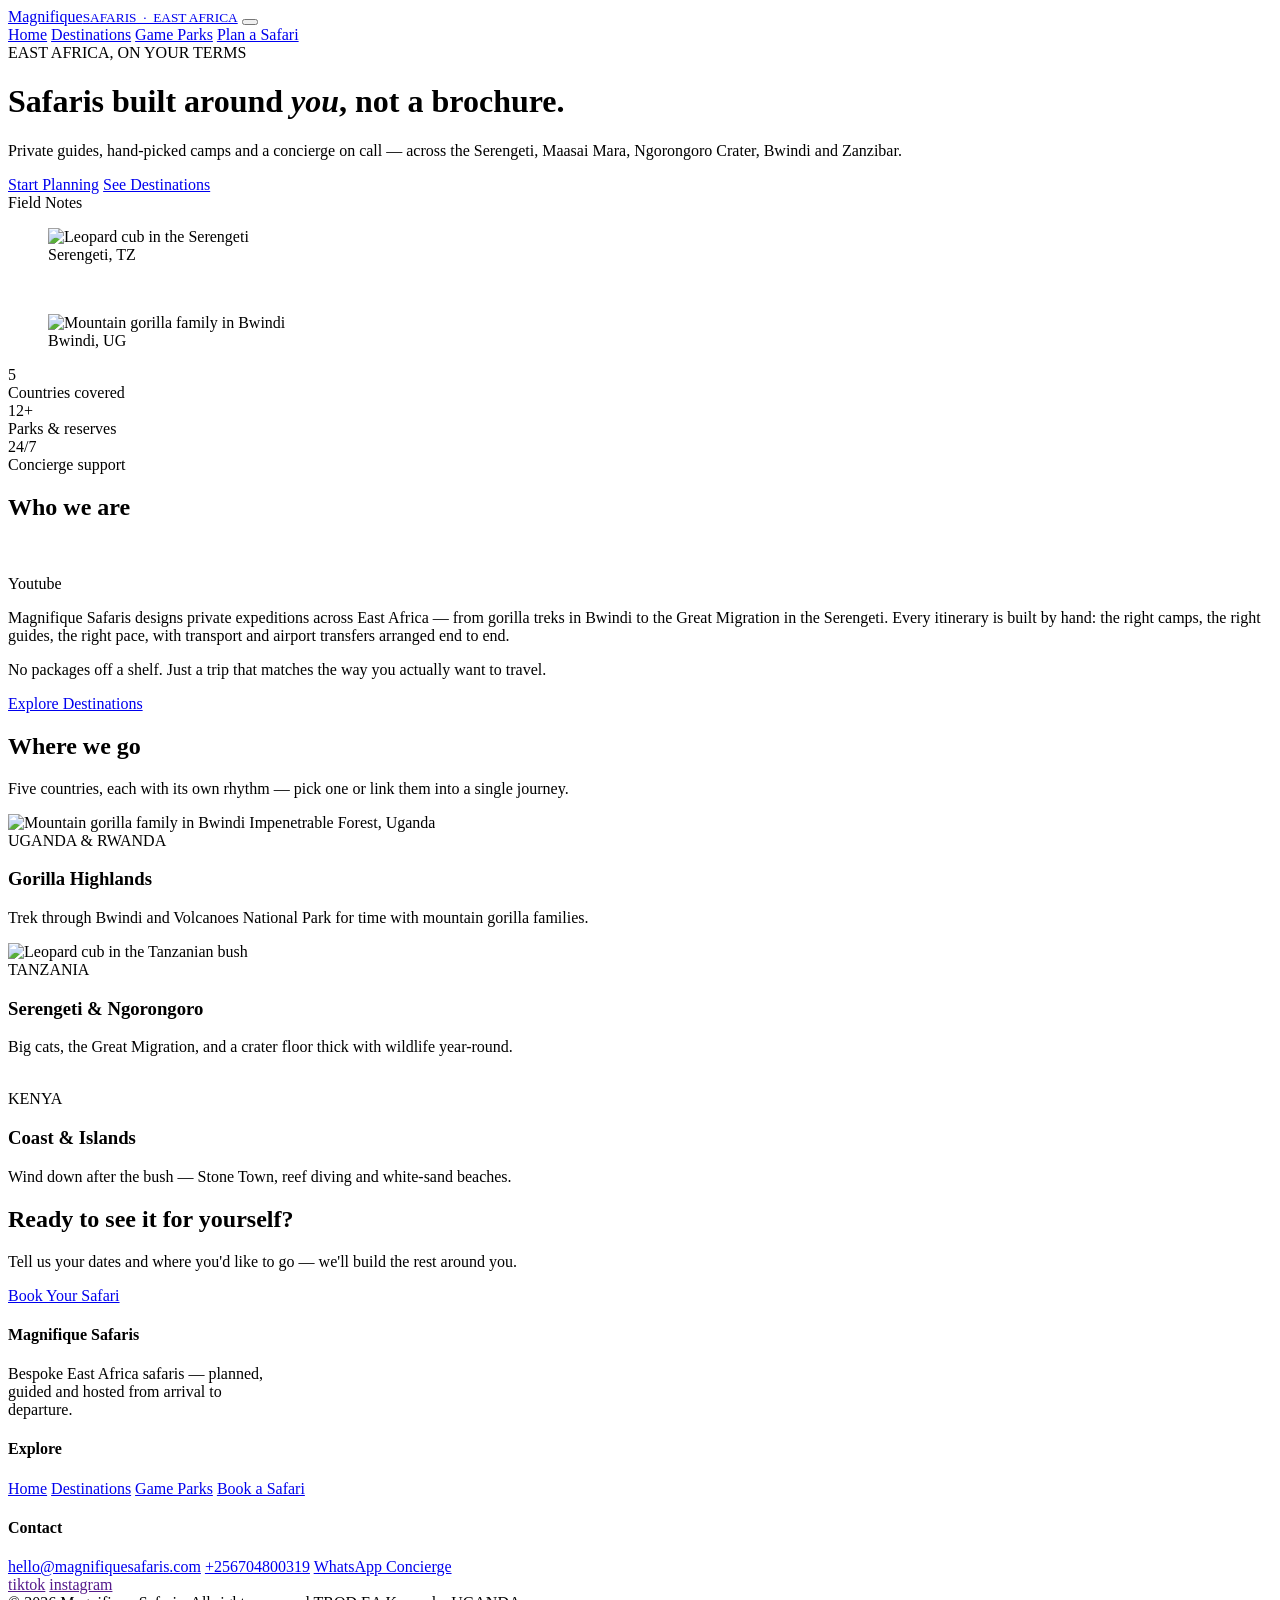
==== index.html @ 4c9be360 "Add files via upload" ====
<!DOCTYPE html>
<html lang="en">
<head>
<meta charset="UTF-8">
<meta name="viewport" content="width=device-width, initial-scale=1.0">
<title>Magnifique Safaris | Luxury East Africa Expeditions</title>
<meta name="description" content="Bespoke luxury safaris across Tanzania, Kenya, Uganda, Rwanda and Zanzibar, with 24/7 concierge, 4x4 hire and airport transfers.">
<link rel="stylesheet" href="C:\Users\DAN TECH\OneDrive\Desktop\magnifique\style.css">
</head>
<body>

<nav class="site-nav">
  <div class="wrap">
    <a href="index.html" class="wordmark">Magnifique<small>SAFARIS &nbsp;·&nbsp; EAST AFRICA</small></a>
    <button class="nav-toggle" aria-label="Toggle menu" aria-expanded="false"><span></span><span></span><span></span></button>
    <div class="nav-links">
      <a href="C:\Users\DAN TECH\OneDrive\Desktop\magnifique\index.html" aria-current="page">Home</a>
      <a href="C:\Users\DAN TECH\OneDrive\Desktop\magnifique\destinations.html">Destinations</a>
      <a href="C:\Users\DAN TECH\OneDrive\Desktop\magnifique\game-parks.html">Game Parks</a>
      <a href="C:\Users\DAN TECH\OneDrive\Desktop\magnifique\booking.html"class="nav-cta">Plan a Safari</a>
    </div>
  </div>
</nav>

<header class="hero">
  <div class="wrap">
    <div class="hero-copy">
      <div class="hero-eyebrow">EAST AFRICA, ON YOUR TERMS</div>
      <h1>Safaris built around <em>you</em>, not a brochure.</h1>
      <p class="hero-lede">Private guides, hand-picked camps and a concierge on call — across the Serengeti, Maasai Mara, Ngorongoro Crater, Bwindi and Zanzibar.</p>
      <div class="hero-actions">
        <a href="C:\Users\DAN TECH\OneDrive\Desktop\magnifique\booking.html" class="btn btn-primary">Start Planning</a>
        <a href="C:\Users\DAN TECH\OneDrive\Desktop\magnifique\destinations.html" class="btn btn-outline">See Destinations</a>
      </div>
    </div>
    <div class="hero-frame">
      <span class="tag">Field Notes</span>
      <div class="collage">
        <figure class="collage-photo photo-leopard">
          <img src="c:\Users\DAN TECH\OneDrive\Desktop\magnifique\leopard-cub.jpg" alt="Leopard cub in the Serengeti">
          <figcaption>Serengeti, TZ</figcaption>
        </figure>
        <div>
          <figure class="collage-photo">
            <img src="c:\Users\DAN TECH\OneDrive\Desktop\magnifique\antelope and bird.jpg" alt="">
          </figure>
        </div>
        <figure class="collage-photo photo-gorilla">
          <img src="c:\Users\DAN TECH\OneDrive\Desktop\magnifique\gorilla-family.jpg" alt="Mountain gorilla family in Bwindi">
          <figcaption>Bwindi, UG</figcaption>
        </figure>
      </div>
    </div>
  </div>
</header>

<section class="stat-strip">
  <div class="wrap">
    <div class="stat"><div class="num">5</div><div class="label">Countries covered</div></div>
    <div class="stat"><div class="num">12+</div><div class="label">Parks &amp; reserves</div></div>
    <div class="stat"><div class="num">24/7</div><div class="label">Concierge support</div></div>
  </div>
</section>

<section class="section">
  <div class="wrap about-grid">
    <div>
      <h2>Who we are</h2>
    </div>
    <img src="c:\Users\DAN TECH\OneDrive\Desktop\magnifique\logo.jpg" alt="">
    <p>Youtube</p>
    <div class="social">
      <a href=""></a>
      <a href=""></a>
      <a href=""></a>
    </div>
    <div>
      <p>Magnifique Safaris designs private expeditions across East Africa — from gorilla treks in Bwindi to the Great Migration in the Serengeti. Every itinerary is built by hand: the right camps, the right guides, the right pace, with transport and airport transfers arranged end to end.</p>
      <p>No packages off a shelf. Just a trip that matches the way you actually want to travel.</p>
      <a href="C:\Users\DAN TECH\OneDrive\Desktop\magnifique\destinations.html" class="btn btn-dark">Explore Destinations</a>
    </div>
  </div>
</section>

<section class="section section-alt">
  <div class="wrap">
    <div class="section-head">
      <h2>Where we go</h2>
      <p class="lede">Five countries, each with its own rhythm — pick one or link them into a single journey.</p>
    </div>
    <div class="card-grid">
      <div class="card">
        <div class="media"><img src="c:\Users\DAN TECH\OneDrive\Desktop\magnifique\gorilla-family.jpg" alt="Mountain gorilla family in Bwindi Impenetrable Forest, Uganda"></div>
        <div class="body">
          <div class="meta">UGANDA &amp; RWANDA</div>
          <h3>Gorilla Highlands</h3>
          <p>Trek through Bwindi and Volcanoes National Park for time with mountain gorilla families.</p>
        </div>
      </div>
      <div class="card">
        <div class="media"><img src="c:\Users\DAN TECH\OneDrive\Desktop\magnifique\leopard-cub.jpg" alt="Leopard cub in the Tanzanian bush"></div>
        <div class="body">
          <div class="meta">TANZANIA</div>
          <h3>Serengeti &amp; Ngorongoro</h3>
          <p>Big cats, the Great Migration, and a crater floor thick with wildlife year-round.</p>
        </div>
      </div>
      <div class="card">
        <img src="c:\Users\DAN TECH\OneDrive\Desktop\magnifique\kob.jpg" alt="">
        <div class="body">
          <div class="meta">KENYA</div>
          <h3>Coast &amp; Islands</h3>
          <p>Wind down after the bush — Stone Town, reef diving and white-sand beaches.</p>
        </div>
      </div>
    </div>
  </div>
</section>

<div class="cta-band">
  <div class="wrap">
    <div>
      <h2>Ready to see it for yourself?</h2>
      <p>Tell us your dates and where you'd like to go — we'll build the rest around you.</p>
    </div>
    <a href="C:\Users\DAN TECH\OneDrive\Desktop\magnifique\booking.html"class="btn btn-primary">Book Your Safari</a>
  </div>
</div>

<footer class="site-footer">
  <div class="wrap">
    <div class="footer-grid">
      <div>
        <h4>Magnifique Safaris</h4>
        <p style="max-width:32ch;">Bespoke East Africa safaris — planned, guided and hosted from arrival to departure.</p>
      </div>
      <div>
        <h4>Explore</h4>
        <a href="C:\Users\DAN TECH\OneDrive\Desktop\magnifique\index.html">Home</a>
        <a href="C:\Users\DAN TECH\OneDrive\Desktop\magnifique\destinations.html">Destinations</a>
        <a href="C:\Users\DAN TECH\OneDrive\Desktop\magnifique\game-parks.html">Game Parks</a>
        <a href="C:\Users\DAN TECH\OneDrive\Desktop\magnifique\booking.html">Book a Safari</a>
      </div>
      <div>
        <h4>Contact</h4>
        <a href="mailto:hello@magnifiquesafaris.com">hello@magnifiquesafaris.com</a>
        <a href="tel:+256704800319">+256704800319</a>
        <a href="#">WhatsApp Concierge</a>
      </div>
      <div class="social">
        <a href="">tiktok</a>
        <a href="">instagram</a>
      </div>
    </div>
    <div class="footer-bottom">
      <span>© 2026 Magnifique Safaris. All rights reserved.TROD EA </span>
      <span>Kampala, UGANDA</span>
    </div>
  </div>
</footer>

<script src="C:\Users\DAN TECH\OneDrive\Desktop\magnifique\script.js"></script>
</body>
</html>
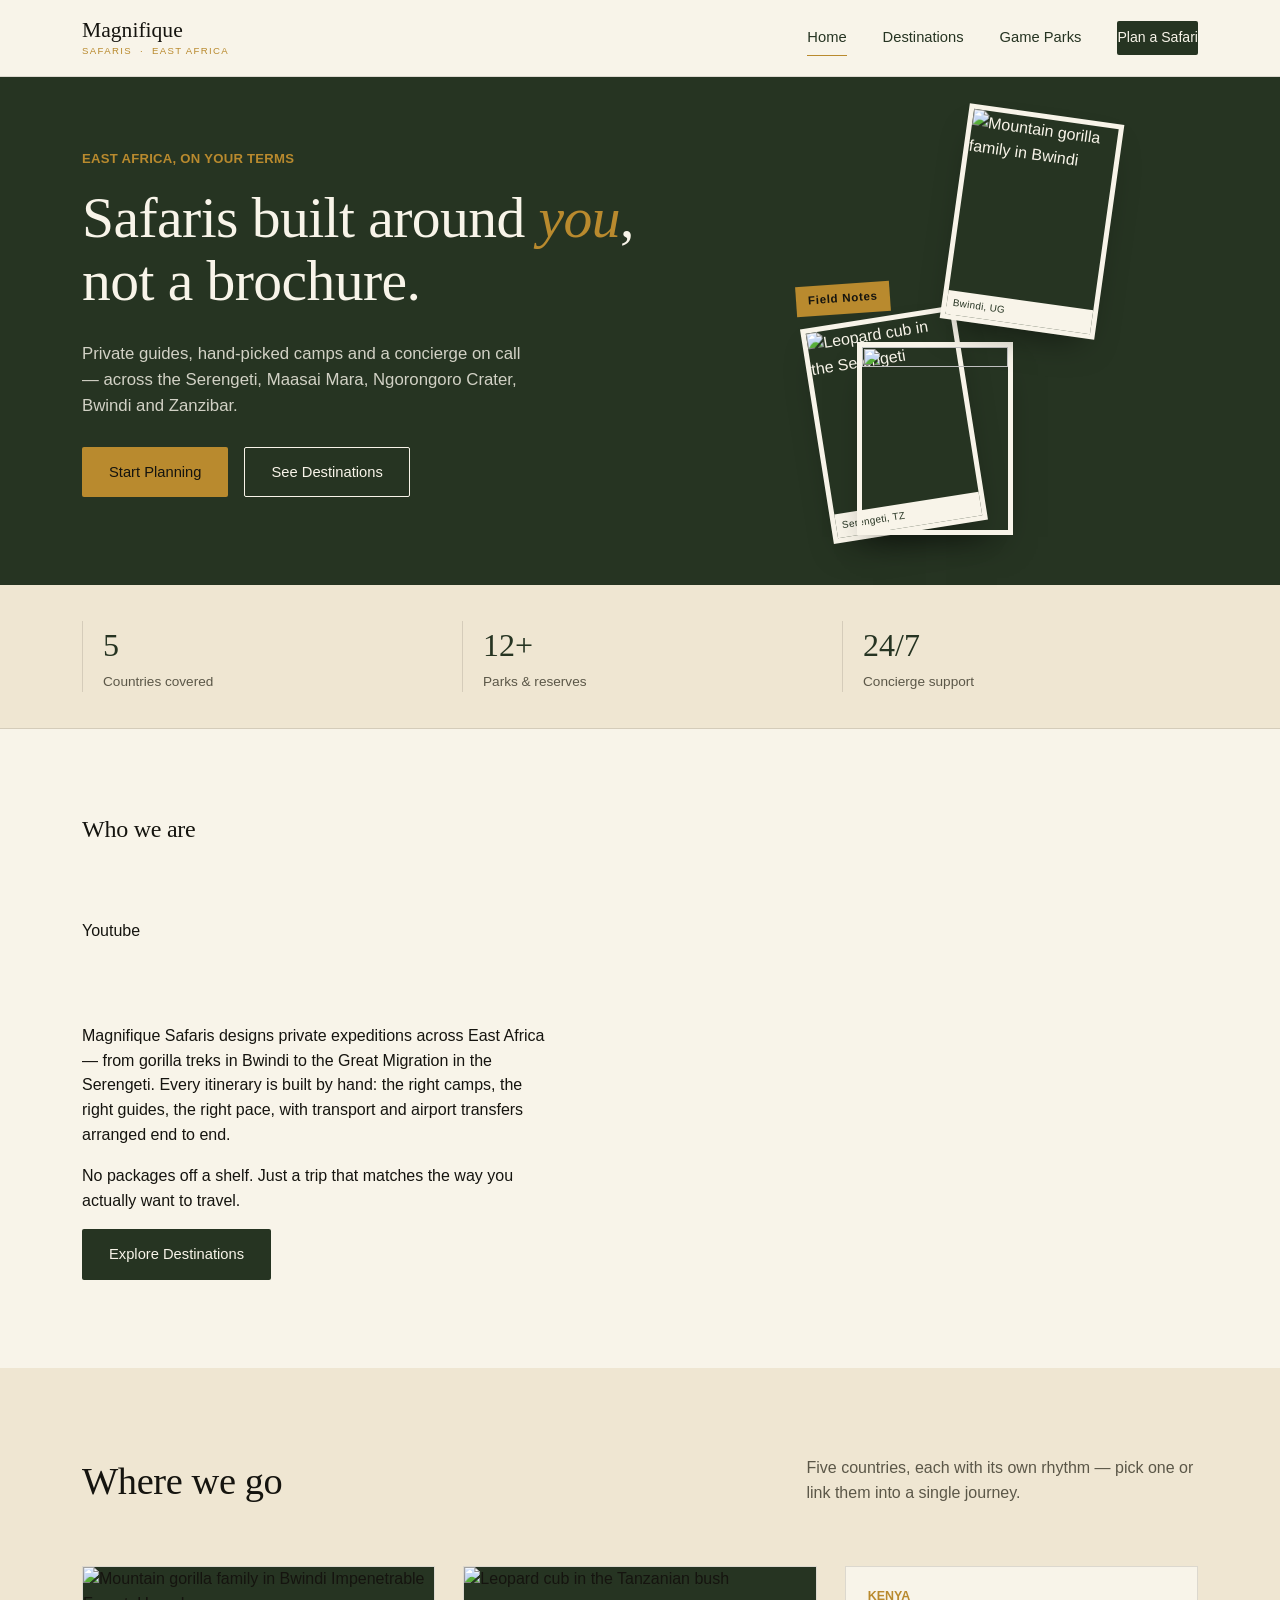
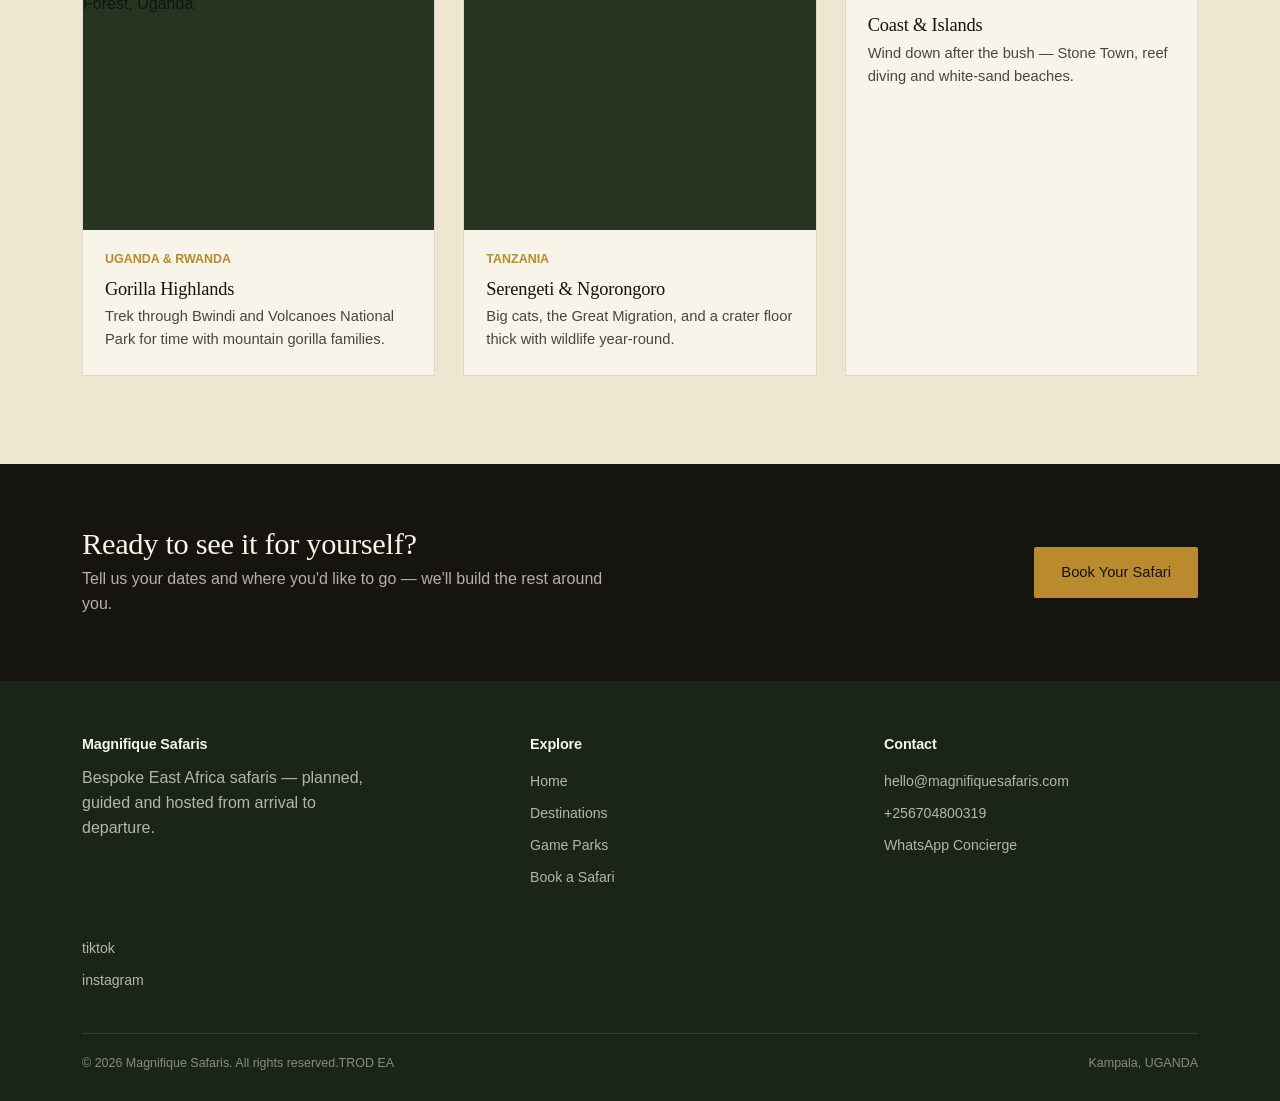
==== commit 93903b88: "Update stylesheet link to relative path" ====
--- a/index.html
+++ b/index.html
@@ -5,7 +5,7 @@
 <meta name="viewport" content="width=device-width, initial-scale=1.0">
 <title>Magnifique Safaris | Luxury East Africa Expeditions</title>
 <meta name="description" content="Bespoke luxury safaris across Tanzania, Kenya, Uganda, Rwanda and Zanzibar, with 24/7 concierge, 4x4 hire and airport transfers.">
-<link rel="stylesheet" href="C:\Users\DAN TECH\OneDrive\Desktop\magnifique\style.css">
+<link rel="stylesheet" href="style.css">
 </head>
 <body>
 
--- a/style.css
+++ b/style.css
@@ -0,0 +1,354 @@
+/* Magnifique Safaris — shared styles
+   Palette: ink / forest / sand / gold / rust
+   Type: Fraunces (display serif) + Work Sans (body) */
+
+@import url('https://fonts.googleapis.com/css2?family=Fraunces:opsz,wght@9..144,400;9..144,500;9..144,600&family=Work+Sans:wght@400;500;600&display=swap');
+
+:root{
+  --ink:#15140f;
+  --forest:#263422;
+  --forest-deep:#1a2417;
+  --sand:#efe6d2;
+  --sand-light:#f8f4e9;
+  --gold:#b98a2e;
+  --rust:#a2472b;
+  --line: rgba(239,230,210,0.16);
+  --line-dark: rgba(21,20,15,0.12);
+  --maxw: 1180px;
+}
+
+*{box-sizing:border-box;}
+html{scroll-behavior:smooth;}
+body{
+  margin:0;
+  background:var(--sand-light);
+  color:var(--ink);
+  font-family:'Work Sans',sans-serif;
+  font-size:16px;
+  line-height:1.55;
+  -webkit-font-smoothing:antialiased;
+}
+h1,h2,h3,h4{
+  font-family:'Fraunces',serif;
+  font-weight:500;
+  line-height:1.08;
+  margin:0 0 .5em;
+  letter-spacing:-0.01em;
+}
+p{margin:0 0 1em; max-width:62ch;}
+a{color:inherit; text-decoration:none;}
+img,video{max-width:100%; display:block;}
+.wrap{max-width:var(--maxw); margin:0 auto; padding:0 32px;}
+
+/* ---------- Nav ---------- */
+.site-nav{
+  position:sticky; top:0; z-index:50;
+  background:var(--sand-light);
+  border-bottom:1px solid var(--line-dark);
+}
+.site-nav .wrap{
+  display:flex; align-items:center; justify-content:space-between;
+  height:76px;
+}
+.wordmark{
+  font-family:'Fraunces',serif; font-weight:500; font-size:1.35rem;
+  display:flex; flex-direction:column; line-height:1;
+}
+.wordmark small{
+  font-family:'Work Sans',sans-serif; font-weight:500; font-size:.6rem;
+  letter-spacing:.14em; color:var(--gold); margin-top:4px;
+}
+.nav-links{display:flex; gap:36px; align-items:center;}
+.nav-links a{
+  font-size:.92rem; font-weight:500; color:var(--forest);
+  padding:6px 0; border-bottom:1px solid transparent;
+  transition:border-color .2s ease, color .2s ease;
+}
+.nav-links a:hover, .nav-links a[aria-current="page"]{
+  border-bottom-color:var(--gold);
+}
+.nav-cta{
+  background:var(--forest); color:var(--sand-light) !important;
+  padding:10px 20px; border-radius:2px; font-size:.88rem !important;
+  border-bottom:none !important;
+}
+.nav-cta:hover{background:var(--ink);}
+.nav-toggle{display:none; background:none; border:none; cursor:pointer;}
+.nav-toggle span{display:block; width:24px; height:2px; background:var(--ink); margin:5px 0;}
+
+@media (max-width:820px){
+  .nav-toggle{display:block;}
+  .nav-links{
+    position:absolute; top:76px; left:0; right:0;
+    background:var(--sand-light); border-bottom:1px solid var(--line-dark);
+    flex-direction:column; align-items:flex-start; gap:0;
+    padding:8px 32px 20px; display:none;
+  }
+  .nav-links.open{display:flex;}
+  .nav-links a{width:100%; padding:12px 0; border-bottom:1px solid var(--line-dark);}
+  .nav-cta{margin-top:10px;}
+}
+
+/* ---------- Buttons ---------- */
+.btn{
+  display:inline-block; padding:13px 26px; font-size:.92rem; font-weight:500;
+  border-radius:2px; border:1px solid transparent; cursor:pointer;
+  transition:transform .15s ease, background .2s ease, color .2s ease;
+}
+.btn-primary{background:var(--gold); color:var(--ink);}
+.btn-primary:hover{background:#a67a27;}
+.btn-outline{border-color:var(--sand-light); color:var(--sand-light);}
+.btn-outline:hover{background:rgba(248,244,233,.1);}
+.btn-dark{background:var(--forest); color:var(--sand-light);}
+.btn-dark:hover{background:var(--ink);}
+
+/* ---------- Hero (home) ---------- */
+.hero{
+  background:var(--forest);
+  color:var(--sand-light);
+  position:relative;
+}
+.hero .wrap{
+  display:grid; grid-template-columns:1.1fr .9fr; gap:56px;
+  align-items:center; padding-top:72px; padding-bottom:88px;
+}
+.hero-eyebrow{
+  font-size:.82rem; color:var(--gold); font-weight:600;
+  letter-spacing:.02em; margin-bottom:18px;
+}
+.hero h1{font-size:clamp(2.4rem,4.6vw,3.6rem); color:var(--sand-light);}
+.hero h1 em{
+  font-style:italic; color:var(--gold);
+}
+.hero-lede{color:rgba(248,244,233,.82); font-size:1.05rem; max-width:48ch;}
+.hero-actions{display:flex; gap:16px; margin-top:28px; flex-wrap:wrap;}
+
+/* Collage: hero video + two field photos, pinned like a notes board */
+.hero-frame{
+  position:relative; justify-self:center; width:100%; max-width:340px;
+}
+.hero-frame .tag{
+  position:absolute; top:-16px; left:2%; z-index:5;
+  background:var(--gold); color:var(--ink);
+  font-size:.72rem; font-weight:600; letter-spacing:.06em;
+  padding:6px 12px; transform:rotate(-4deg);
+}
+.collage{position:relative; width:100%; padding:26px 8% 20px;}
+.collage-video{
+  position:relative; z-index:3; width:76%; margin:0 auto;
+}
+.collage-video video{
+  width:100%; aspect-ratio:9/16; object-fit:cover;
+  border:6px solid var(--sand-light); border-radius:2px;
+  box-shadow:0 30px 60px -20px rgba(0,0,0,.55);
+}
+.collage-photo{
+  position:absolute; width:46%; z-index:2;
+  border:5px solid var(--sand-light);
+  box-shadow:0 18px 34px -16px rgba(0,0,0,.5);
+}
+.collage-photo img{width:100%; aspect-ratio:4/5; object-fit:cover; display:block;}
+.collage-photo figcaption{
+  font-size:.62rem; letter-spacing:.03em; color:var(--forest);
+  background:var(--sand-light); padding:4px 6px 5px; margin:0;
+}
+.collage-photo.photo-leopard{ top:0; left:-4%; transform:rotate(-9deg); z-index:1;}
+.collage-photo.photo-gorilla{ bottom:0; right:-6%; transform:rotate(8deg); z-index:4;}
+
+@media (max-width:820px){
+  .hero .wrap{grid-template-columns:1fr; padding-top:48px; padding-bottom:48px;}
+  .hero-frame{order:-1; max-width:240px;}
+  .collage{padding:30px 10% 26px;}
+}
+
+/* ---------- Stat strip ---------- */
+.stat-strip{
+  background:var(--sand); border-bottom:1px solid var(--line-dark);
+}
+.stat-strip .wrap{
+  display:grid; grid-template-columns:repeat(3,1fr); gap:24px;
+  padding-top:36px; padding-bottom:36px;
+}
+.stat{border-left:1px solid var(--line-dark); padding-left:20px;}
+.stat .num{font-family:'Fraunces',serif; font-size:2rem; color:var(--forest);}
+.stat .label{font-size:.85rem; color:#5b5748;}
+@media (max-width:700px){
+  .stat-strip .wrap{grid-template-columns:1fr; gap:18px;}
+}
+
+/* ---------- Sections ---------- */
+.section{padding:88px 0;}
+.section-tight{padding:56px 0;}
+.section-alt{background:var(--sand);}
+.section-dark{background:var(--forest); color:var(--sand-light);}
+.section-dark p{color:rgba(248,244,233,.78);}
+.section-head{
+  display:flex; justify-content:space-between; align-items:flex-end;
+  gap:24px; margin-bottom:44px; flex-wrap:wrap;
+}
+.section-head h2{font-size:clamp(1.8rem,3vw,2.4rem);}
+.section-head .lede{max-width:44ch; color:#5b5748;}
+.section-dark .section-head .lede{color:rgba(248,244,233,.78);}
+
+/* ---------- About / intro block ---------- */
+.about-grid{
+  display:grid; grid-template-columns:.9fr 1.1fr; gap:64px; align-items:start;
+}
+@media (max-width:820px){.about-grid{grid-template-columns:1fr; gap:32px;}}
+
+/* ---------- Card grid (destination teasers, parks) ---------- */
+.card-grid{
+  display:grid; grid-template-columns:repeat(3,1fr); gap:28px;
+}
+@media (max-width:900px){.card-grid{grid-template-columns:repeat(2,1fr);}}
+@media (max-width:620px){.card-grid{grid-template-columns:1fr;}}
+
+.card{
+  background:var(--sand-light);
+  border:1px solid var(--line-dark);
+}
+.card .media{aspect-ratio:4/3; overflow:hidden; background:var(--forest);}
+.card .media img{width:100%; height:100%; object-fit:cover;}
+.card .body{padding:20px 22px 24px;}
+.card h3{font-size:1.15rem; margin-bottom:6px;}
+.card .meta{font-size:.78rem; color:var(--gold); font-weight:600; margin-bottom:10px;}
+.card p{font-size:.92rem; color:#4a4738; margin-bottom:0;}
+
+/* park card with illustrated motif instead of photo */
+.card .media.illustrated{
+  background:var(--forest);
+  display:flex; align-items:center; justify-content:center;
+}
+.card .media.illustrated svg{width:56%; height:56%;}
+
+/* ---------- Route / itinerary list (destinations page) ---------- */
+.route{position:relative; padding-left:44px;}
+.route::before{
+  content:""; position:absolute; left:9px; top:6px; bottom:6px;
+  width:1px; background:var(--line-dark);
+}
+.route-item{position:relative; padding-bottom:56px;}
+.route-item:last-child{padding-bottom:0;}
+.route-item::before{
+  content:""; position:absolute; left:-44px; top:4px;
+  width:18px; height:18px; border-radius:50%;
+  background:var(--sand-light); border:2px solid var(--gold);
+}
+.route-item .country-head{
+  display:flex; align-items:baseline; gap:14px; margin-bottom:10px; flex-wrap:wrap;
+}
+.route-item h3{font-size:1.5rem; margin:0;}
+.route-item .tag{
+  font-size:.76rem; font-weight:600; color:var(--gold); letter-spacing:.03em;
+}
+.route-item p{color:#4a4738;}
+.route-item .highlights{
+  display:flex; gap:10px; flex-wrap:wrap; margin-top:12px;
+}
+.route-item .highlights span{
+  font-size:.78rem; padding:5px 11px; border:1px solid var(--line-dark);
+  color:var(--forest); background:var(--sand-light);
+}
+
+/* ---------- Park detail rows (game parks page) ---------- */
+.park{
+  display:grid; grid-template-columns:.85fr 1.15fr; gap:48px; align-items:center;
+  padding:52px 0; border-top:1px solid var(--line-dark);
+}
+.park:first-of-type{border-top:none;}
+.park.reverse{grid-template-columns:1.15fr .85fr;}
+.park.reverse .park-media{order:2;}
+.park-media img, .park-media svg{width:100%; aspect-ratio:4/3; object-fit:cover; background:var(--forest);}
+.park-media.illustrated{
+  aspect-ratio:4/3; background:var(--forest);
+  display:flex; align-items:center; justify-content:center;
+}
+.park-media.illustrated svg{width:46%; height:46%; aspect-ratio:auto;}
+.park h3{font-size:1.7rem;}
+.park .meta{font-size:.8rem; color:var(--gold); font-weight:600; margin-bottom:8px;}
+.park p{color:#4a4738;}
+@media (max-width:820px){
+  .park, .park.reverse{grid-template-columns:1fr; gap:24px;}
+  .park.reverse .park-media{order:0;}
+}
+
+/* ---------- CTA band ---------- */
+.cta-band{
+  background:var(--ink); color:var(--sand-light);
+  text-align:left;
+}
+.cta-band .wrap{
+  padding:64px 32px; display:flex; justify-content:space-between;
+  align-items:center; gap:24px; flex-wrap:wrap;
+}
+.cta-band h2{color:var(--sand-light); margin-bottom:6px; font-size:1.9rem;}
+.cta-band p{color:rgba(248,244,233,.7); margin-bottom:0;}
+
+/* ---------- Booking form ---------- */
+.booking-layout{
+  display:grid; grid-template-columns:1.2fr .8fr; gap:56px; align-items:start;
+}
+@media (max-width:900px){.booking-layout{grid-template-columns:1fr;}}
+
+.form-row{display:grid; grid-template-columns:1fr 1fr; gap:18px; margin-bottom:18px;}
+@media (max-width:560px){.form-row{grid-template-columns:1fr;}}
+.field{display:flex; flex-direction:column; gap:6px;}
+.field label{font-size:.82rem; font-weight:500; color:var(--forest);}
+.field input, .field select, .field textarea{
+  font-family:'Work Sans',sans-serif; font-size:.95rem;
+  padding:12px 14px; border:1px solid var(--line-dark); background:var(--sand-light);
+  color:var(--ink); border-radius:2px;
+}
+.field input:focus, .field select:focus, .field textarea:focus{
+  outline:2px solid var(--gold); outline-offset:1px;
+}
+.field textarea{resize:vertical; min-height:100px;}
+.form-note{font-size:.8rem; color:#5b5748; margin-top:14px;}
+
+.confirm-panel{
+  display:none; background:var(--forest); color:var(--sand-light);
+  padding:32px; border-radius:2px;
+}
+.confirm-panel.show{display:block;}
+.confirm-panel h3{color:var(--sand-light); margin-bottom:10px;}
+.confirm-panel p{color:rgba(248,244,233,.82);}
+
+.concierge-panel{
+  background:var(--sand); border:1px solid var(--line-dark); padding:30px;
+}
+.concierge-panel h3{font-size:1.2rem;}
+.concierge-panel ul{list-style:none; margin:18px 0 0; padding:0;}
+.concierge-panel li{
+  padding:12px 0; border-top:1px solid var(--line-dark);
+  display:flex; justify-content:space-between; font-size:.9rem;
+}
+.concierge-panel li:first-child{border-top:none;}
+.concierge-panel li span:first-child{color:#5b5748;}
+.concierge-panel li span:last-child{font-weight:500;}
+
+/* ---------- Footer ---------- */
+.site-footer{
+  background:var(--forest-deep); color:rgba(248,244,233,.7);
+  padding:56px 0 28px;
+}
+.footer-grid{
+  display:grid; grid-template-columns:1.3fr 1fr 1fr; gap:40px;
+  padding-bottom:36px; border-bottom:1px solid rgba(248,244,233,.12);
+}
+@media (max-width:700px){.footer-grid{grid-template-columns:1fr;}}
+.footer-grid h4{color:var(--sand-light); font-size:.9rem; margin-bottom:14px; font-family:'Work Sans',sans-serif; font-weight:600;}
+.footer-grid a{display:block; font-size:.88rem; padding:5px 0; color:rgba(248,244,233,.7);}
+.footer-grid a:hover{color:var(--gold);}
+.footer-bottom{
+  display:flex; justify-content:space-between; padding-top:20px; font-size:.78rem;
+  flex-wrap:wrap; gap:10px; color:rgba(248,244,233,.5);
+}
+
+.sr-only{
+  position:absolute; width:1px; height:1px; overflow:hidden; clip:rect(0,0,0,0);
+}
+
+@media (prefers-reduced-motion:reduce){
+  html{scroll-behavior:auto;}
+  *{transition:none !important;}
+}
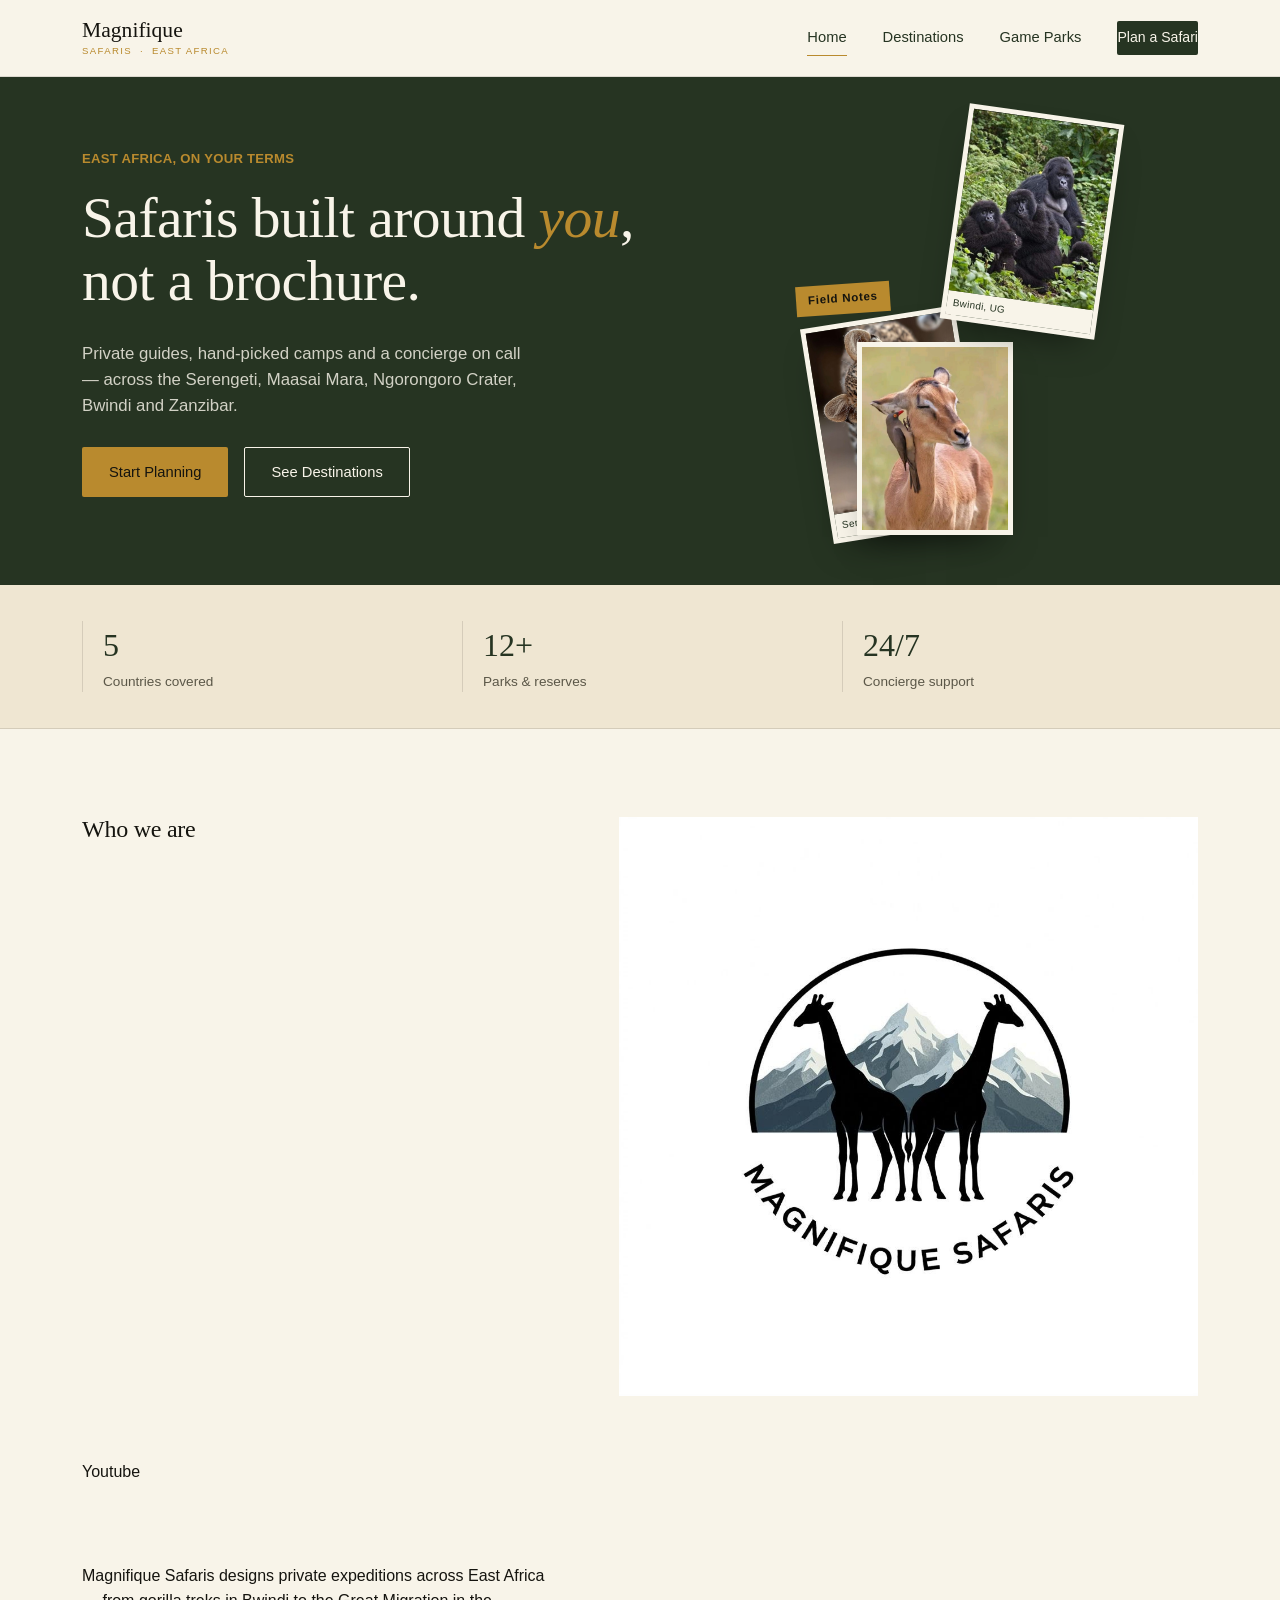
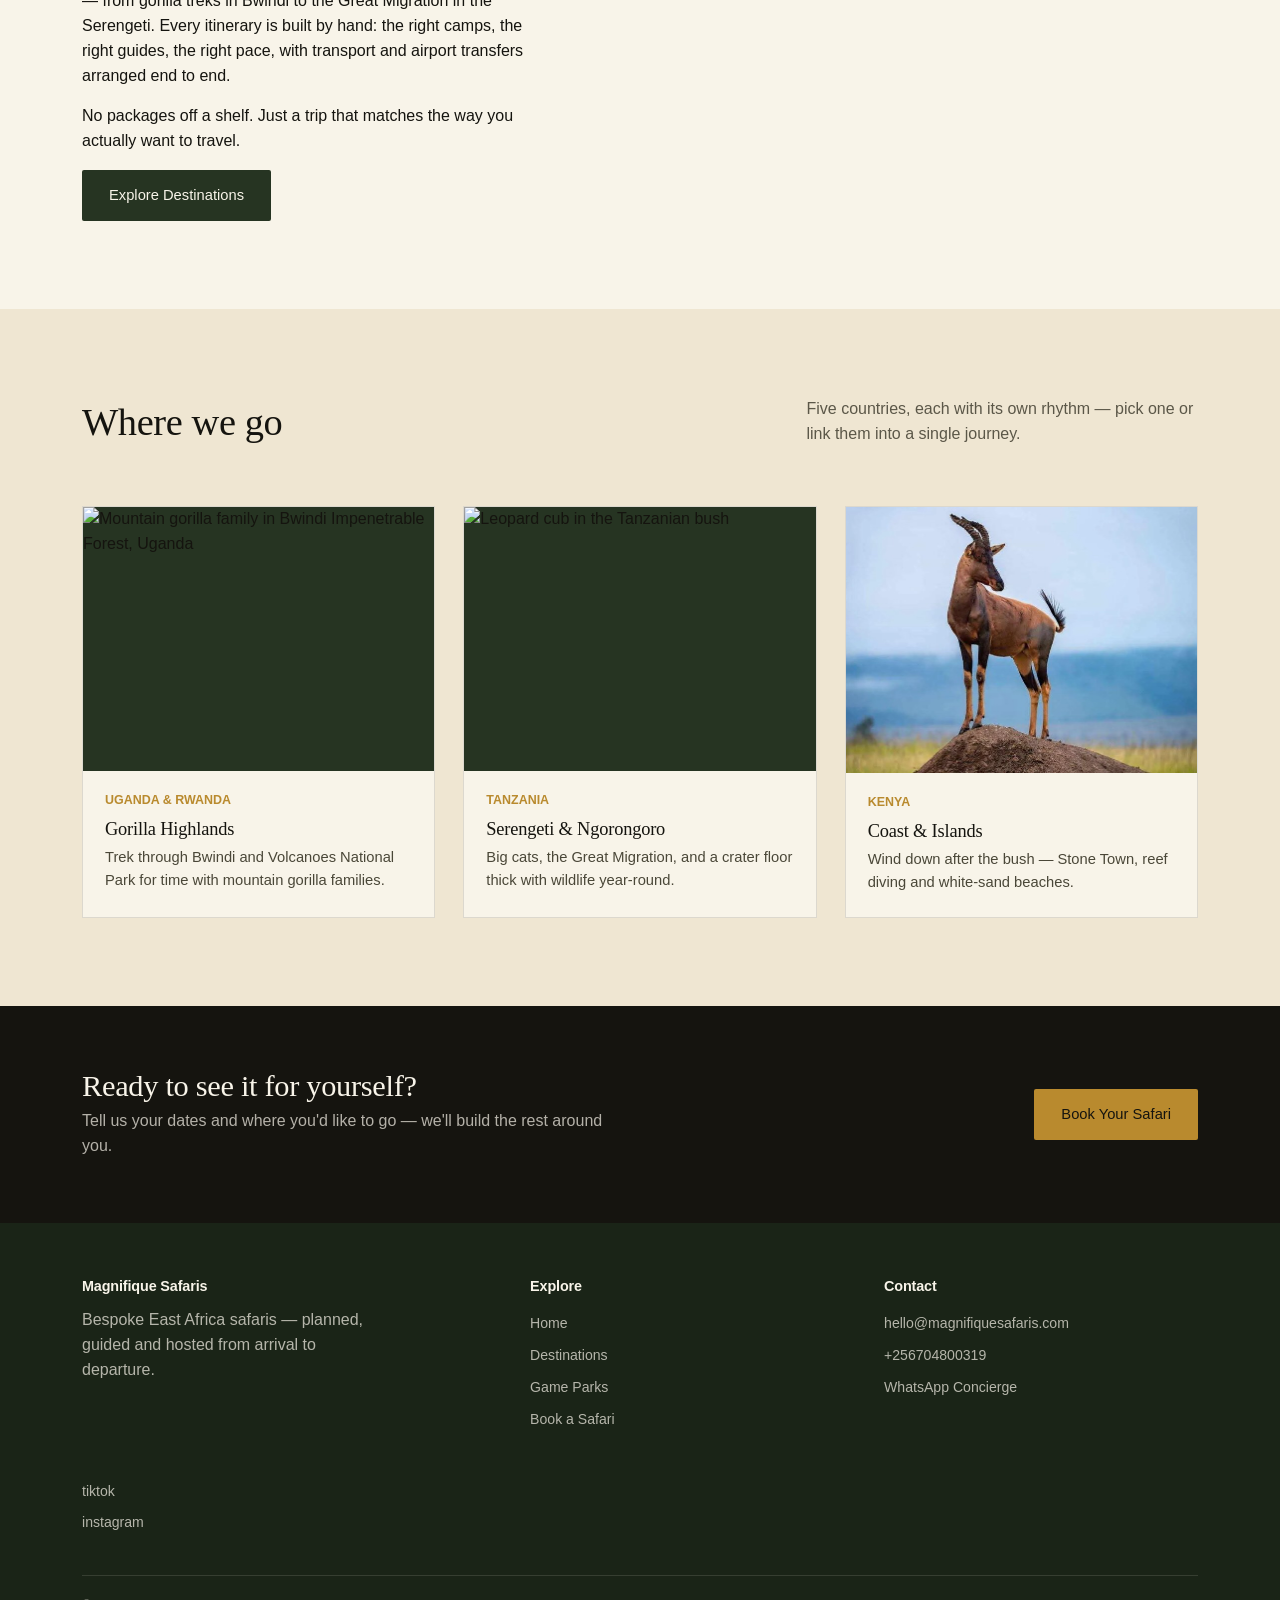
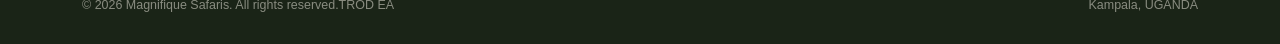
==== commit 68f88ea2: "Update file paths to relative links in index.html" ====
--- a/index.html
+++ b/index.html
@@ -14,10 +14,10 @@
     <a href="index.html" class="wordmark">Magnifique<small>SAFARIS &nbsp;·&nbsp; EAST AFRICA</small></a>
     <button class="nav-toggle" aria-label="Toggle menu" aria-expanded="false"><span></span><span></span><span></span></button>
     <div class="nav-links">
-      <a href="C:\Users\DAN TECH\OneDrive\Desktop\magnifique\index.html" aria-current="page">Home</a>
-      <a href="C:\Users\DAN TECH\OneDrive\Desktop\magnifique\destinations.html">Destinations</a>
-      <a href="C:\Users\DAN TECH\OneDrive\Desktop\magnifique\game-parks.html">Game Parks</a>
-      <a href="C:\Users\DAN TECH\OneDrive\Desktop\magnifique\booking.html"class="nav-cta">Plan a Safari</a>
+      <a href="index.html" aria-current="page">Home</a>
+      <a href="destinations.html">Destinations</a>
+      <a href="game-parks.html">Game Parks</a>
+      <a href="booking.html"class="nav-cta">Plan a Safari</a>
     </div>
   </div>
 </nav>
@@ -29,24 +29,24 @@
       <h1>Safaris built around <em>you</em>, not a brochure.</h1>
       <p class="hero-lede">Private guides, hand-picked camps and a concierge on call — across the Serengeti, Maasai Mara, Ngorongoro Crater, Bwindi and Zanzibar.</p>
       <div class="hero-actions">
-        <a href="C:\Users\DAN TECH\OneDrive\Desktop\magnifique\booking.html" class="btn btn-primary">Start Planning</a>
-        <a href="C:\Users\DAN TECH\OneDrive\Desktop\magnifique\destinations.html" class="btn btn-outline">See Destinations</a>
+        <a href="booking.html" class="btn btn-primary">Start Planning</a>
+        <a href="destinations.html" class="btn btn-outline">See Destinations</a>
       </div>
     </div>
     <div class="hero-frame">
       <span class="tag">Field Notes</span>
       <div class="collage">
         <figure class="collage-photo photo-leopard">
-          <img src="c:\Users\DAN TECH\OneDrive\Desktop\magnifique\leopard-cub.jpg" alt="Leopard cub in the Serengeti">
+          <img src="leopard-cub.jpg" alt="Leopard cub in the Serengeti">
           <figcaption>Serengeti, TZ</figcaption>
         </figure>
         <div>
           <figure class="collage-photo">
-            <img src="c:\Users\DAN TECH\OneDrive\Desktop\magnifique\antelope and bird.jpg" alt="">
+            <img src="antelope and bird.jpg" alt="">
           </figure>
         </div>
         <figure class="collage-photo photo-gorilla">
-          <img src="c:\Users\DAN TECH\OneDrive\Desktop\magnifique\gorilla-family.jpg" alt="Mountain gorilla family in Bwindi">
+          <img src="gorilla-family.jpg" alt="Mountain gorilla family in Bwindi">
           <figcaption>Bwindi, UG</figcaption>
         </figure>
       </div>
@@ -67,7 +67,7 @@
     <div>
       <h2>Who we are</h2>
     </div>
-    <img src="c:\Users\DAN TECH\OneDrive\Desktop\magnifique\logo.jpg" alt="">
+    <img src="logo.jpg" alt="">
     <p>Youtube</p>
     <div class="social">
       <a href=""></a>
@@ -77,7 +77,7 @@
     <div>
       <p>Magnifique Safaris designs private expeditions across East Africa — from gorilla treks in Bwindi to the Great Migration in the Serengeti. Every itinerary is built by hand: the right camps, the right guides, the right pace, with transport and airport transfers arranged end to end.</p>
       <p>No packages off a shelf. Just a trip that matches the way you actually want to travel.</p>
-      <a href="C:\Users\DAN TECH\OneDrive\Desktop\magnifique\destinations.html" class="btn btn-dark">Explore Destinations</a>
+      <a href="destinations.html" class="btn btn-dark">Explore Destinations</a>
     </div>
   </div>
 </section>
@@ -106,7 +106,7 @@
         </div>
       </div>
       <div class="card">
-        <img src="c:\Users\DAN TECH\OneDrive\Desktop\magnifique\kob.jpg" alt="">
+        <img src="kob.jpg" alt="">
         <div class="body">
           <div class="meta">KENYA</div>
           <h3>Coast &amp; Islands</h3>
@@ -123,7 +123,7 @@
       <h2>Ready to see it for yourself?</h2>
       <p>Tell us your dates and where you'd like to go — we'll build the rest around you.</p>
     </div>
-    <a href="C:\Users\DAN TECH\OneDrive\Desktop\magnifique\booking.html"class="btn btn-primary">Book Your Safari</a>
+    <a href="booking.html"class="btn btn-primary">Book Your Safari</a>
   </div>
 </div>
 
@@ -136,10 +136,10 @@
       </div>
       <div>
         <h4>Explore</h4>
-        <a href="C:\Users\DAN TECH\OneDrive\Desktop\magnifique\index.html">Home</a>
-        <a href="C:\Users\DAN TECH\OneDrive\Desktop\magnifique\destinations.html">Destinations</a>
-        <a href="C:\Users\DAN TECH\OneDrive\Desktop\magnifique\game-parks.html">Game Parks</a>
-        <a href="C:\Users\DAN TECH\OneDrive\Desktop\magnifique\booking.html">Book a Safari</a>
+        <a href="index.html">Home</a>
+        <a href="destinations.html">Destinations</a>
+        <a href="game-parks.html">Game Parks</a>
+        <a href="booking.html">Book a Safari</a>
       </div>
       <div>
         <h4>Contact</h4>
@@ -159,6 +159,6 @@
   </div>
 </footer>
 
-<script src="C:\Users\DAN TECH\OneDrive\Desktop\magnifique\script.js"></script>
+<script src="script.js"></script>
 </body>
 </html>
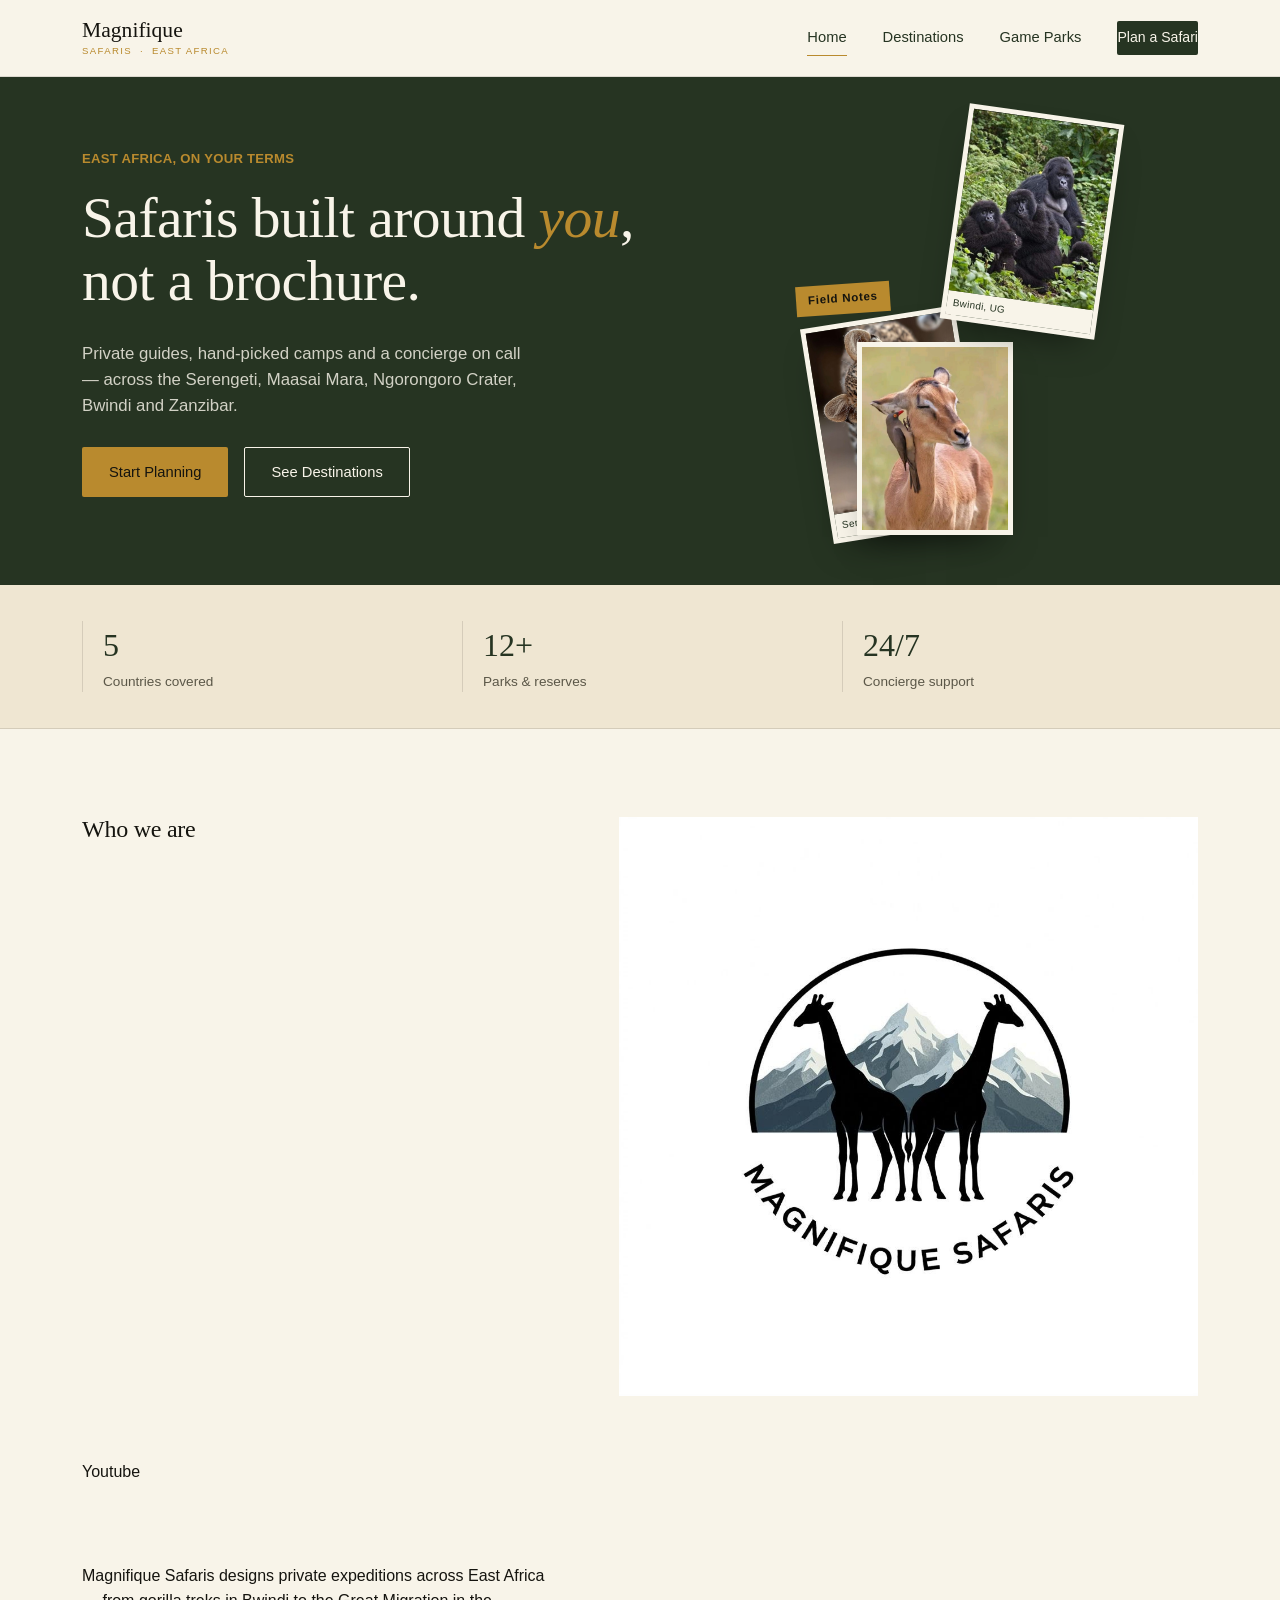
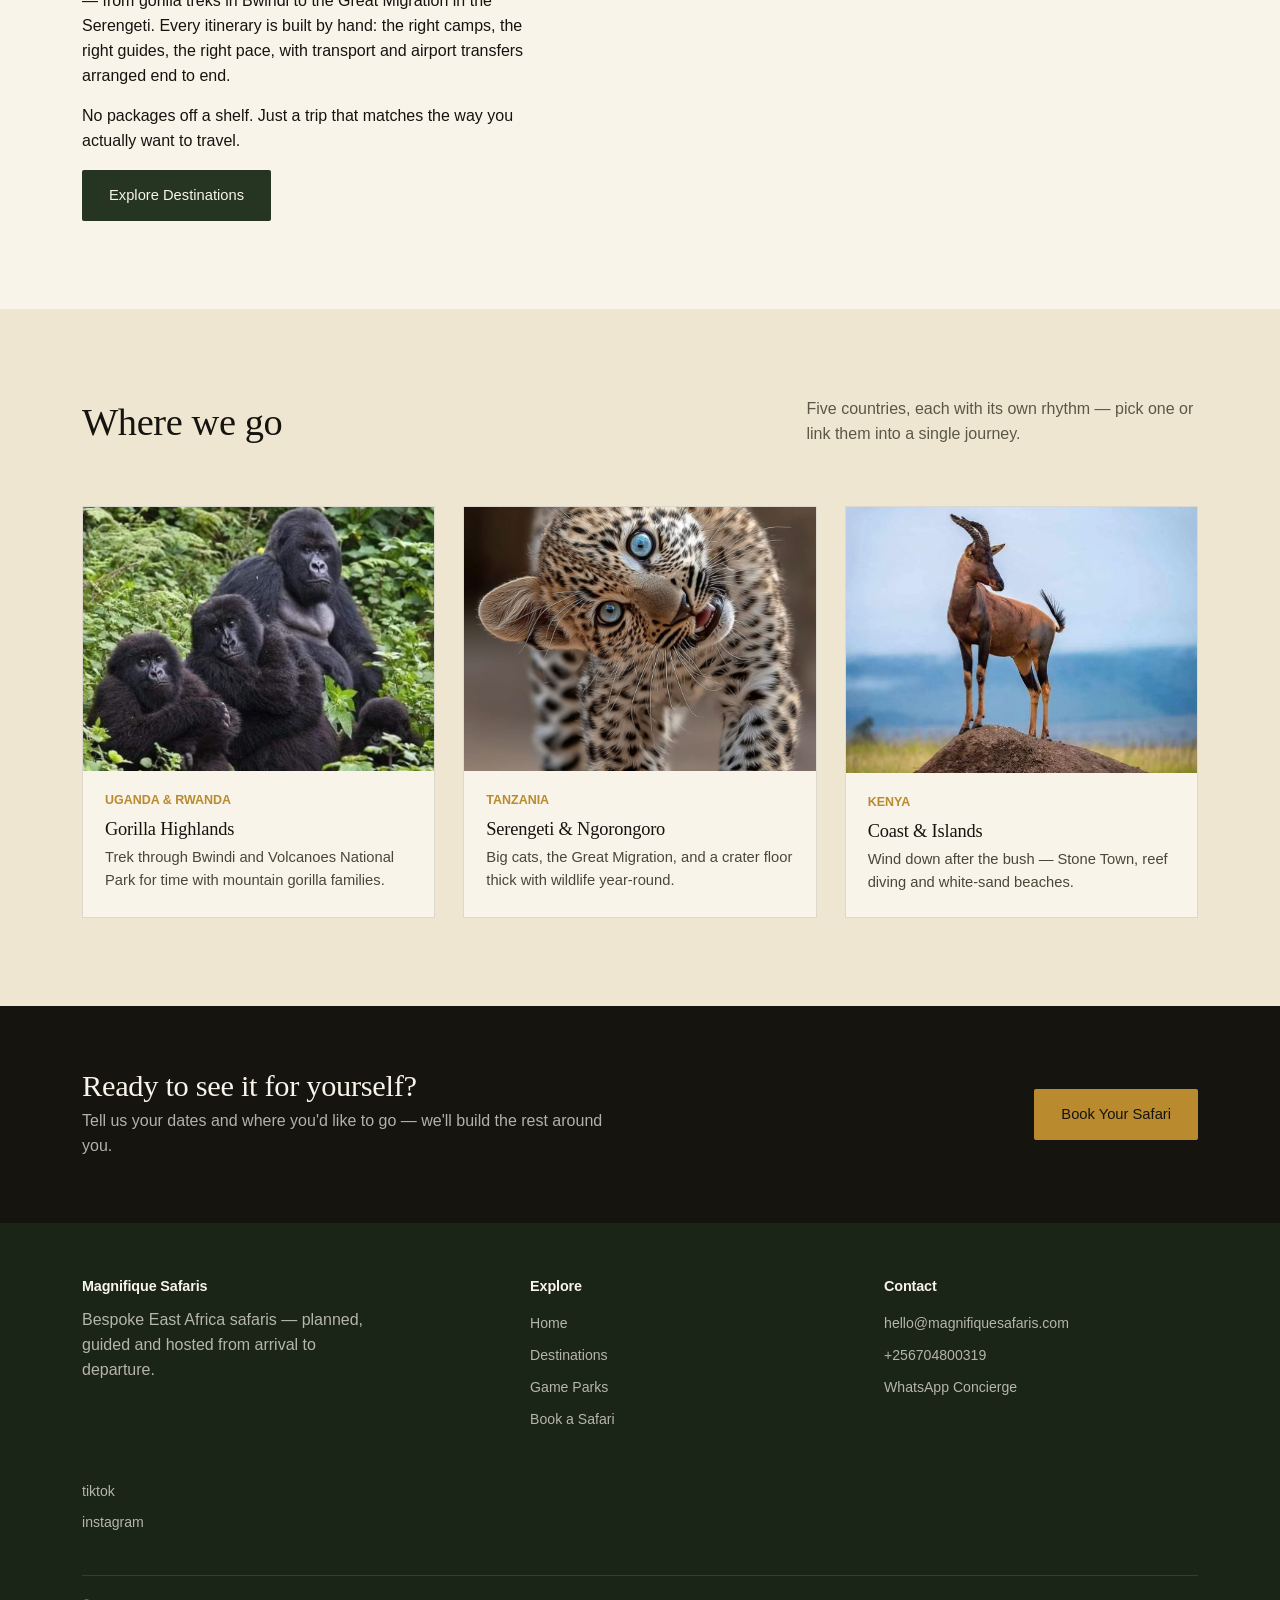
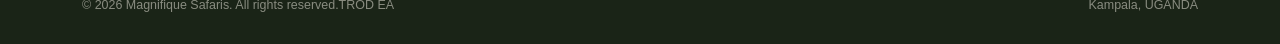
==== commit 72e70981: "Update image paths to relative URLs" ====
--- a/index.html
+++ b/index.html
@@ -90,7 +90,7 @@
     </div>
     <div class="card-grid">
       <div class="card">
-        <div class="media"><img src="c:\Users\DAN TECH\OneDrive\Desktop\magnifique\gorilla-family.jpg" alt="Mountain gorilla family in Bwindi Impenetrable Forest, Uganda"></div>
+        <div class="media"><img src="gorilla-family.jpg" alt="Mountain gorilla family in Bwindi Impenetrable Forest, Uganda"></div>
         <div class="body">
           <div class="meta">UGANDA &amp; RWANDA</div>
           <h3>Gorilla Highlands</h3>
@@ -98,7 +98,7 @@
         </div>
       </div>
       <div class="card">
-        <div class="media"><img src="c:\Users\DAN TECH\OneDrive\Desktop\magnifique\leopard-cub.jpg" alt="Leopard cub in the Tanzanian bush"></div>
+        <div class="media"><img src="leopard-cub.jpg" alt="Leopard cub in the Tanzanian bush"></div>
         <div class="body">
           <div class="meta">TANZANIA</div>
           <h3>Serengeti &amp; Ngorongoro</h3>
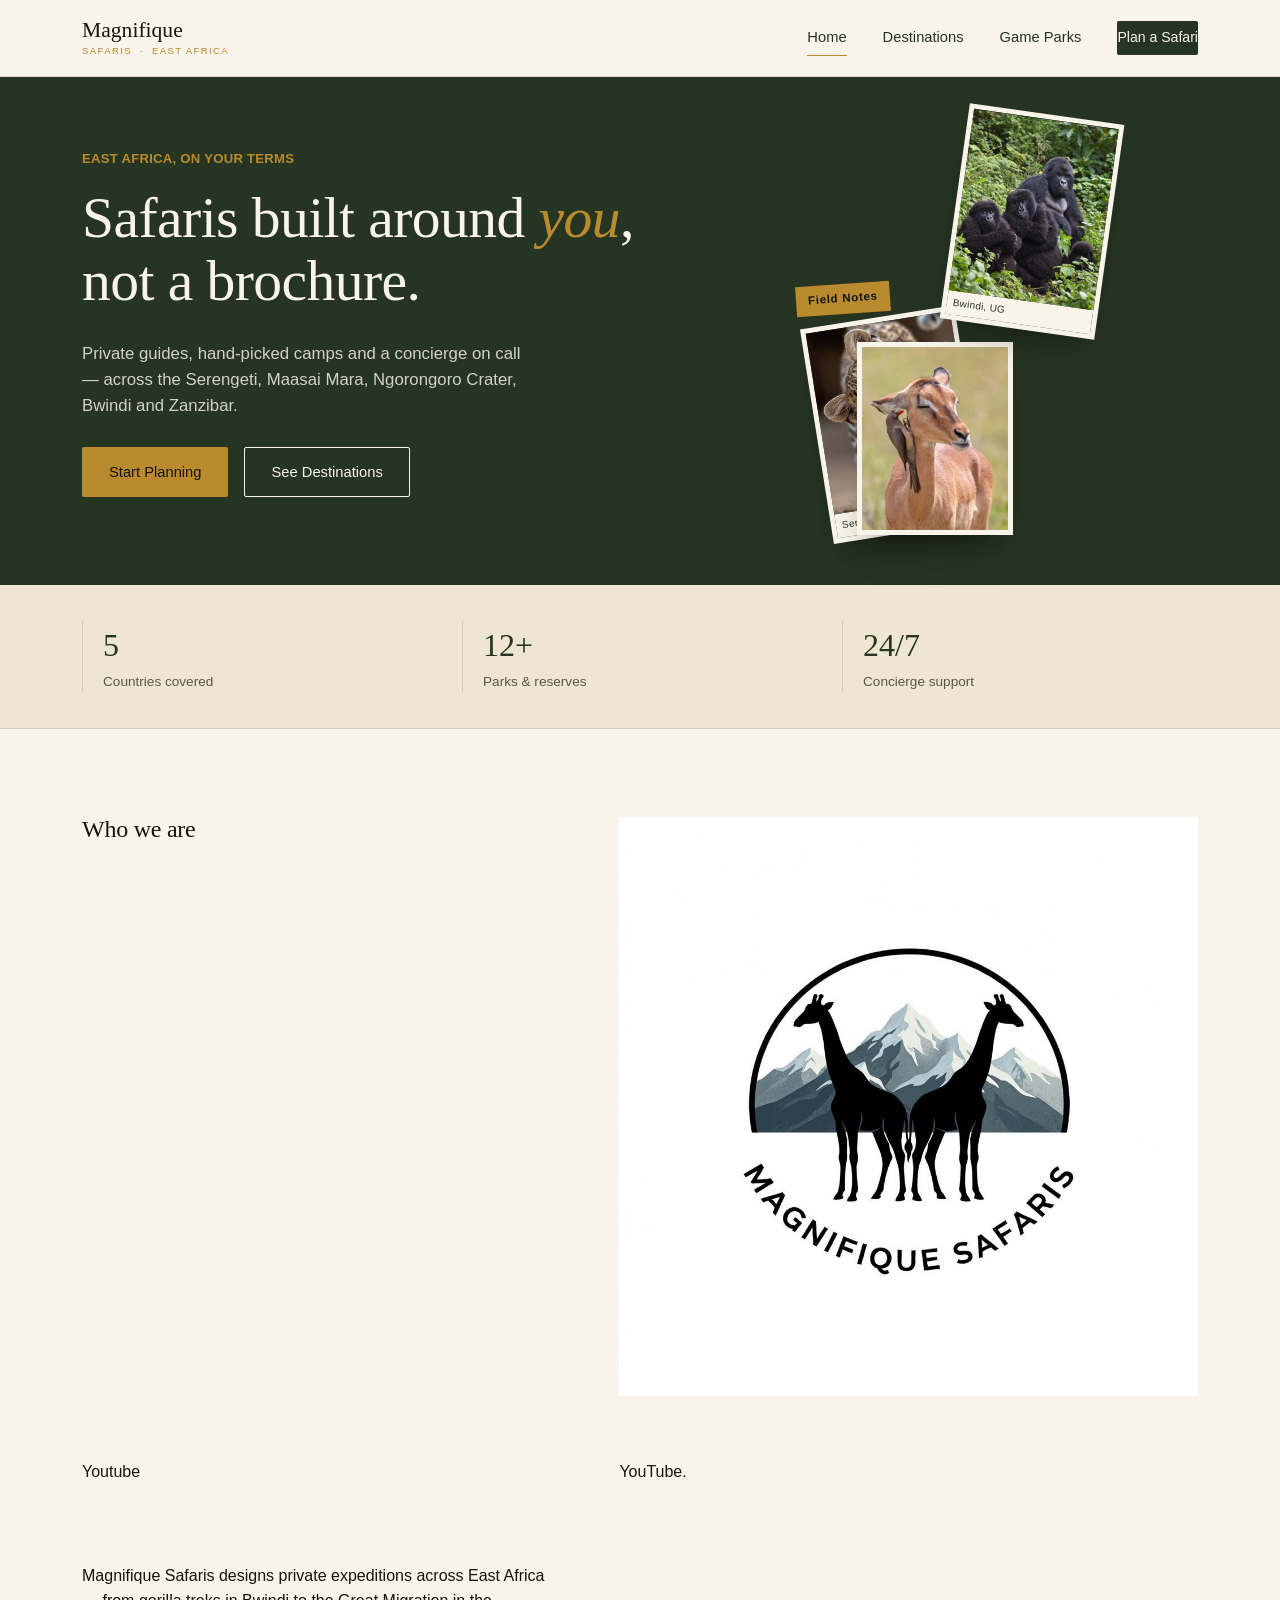
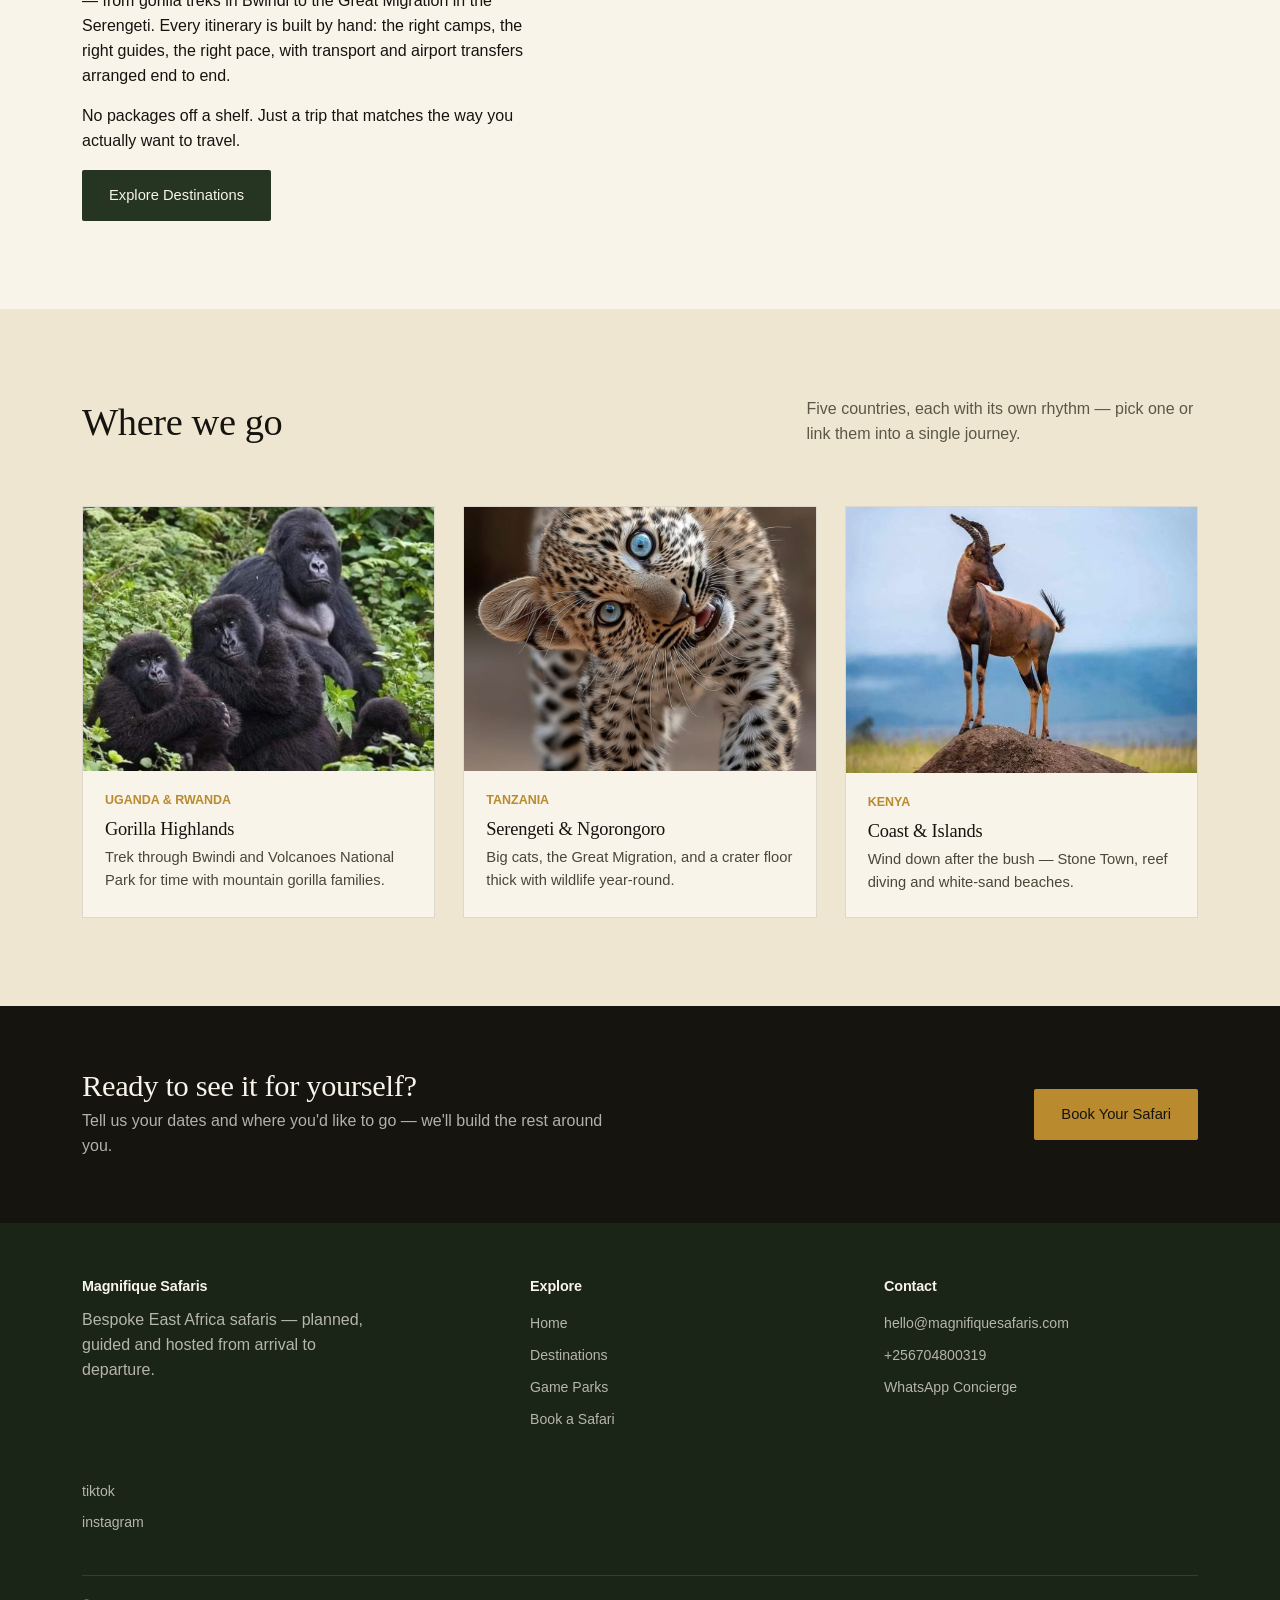
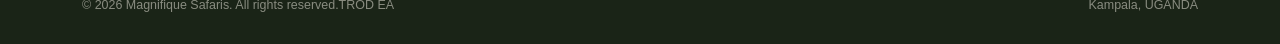
==== commit 1ffda726: "Update YouTube link to include text" ====
--- a/index.html
+++ b/index.html
@@ -70,7 +70,7 @@
     <img src="logo.jpg" alt="">
     <p>Youtube</p>
     <div class="social">
-      <a href=""></a>
+      <a href="https://youtube.com/@exploreuganda?si=wXn4msjTW8QjZ8uC">YouTube.</a>
       <a href=""></a>
       <a href=""></a>
     </div>
@@ -148,8 +148,8 @@
         <a href="#">WhatsApp Concierge</a>
       </div>
       <div class="social">
-        <a href="">tiktok</a>
-        <a href="">instagram</a>
+        <a href="https://www.tiktok.com/@magnifique.safari?_r=1&_t=ZS-9AMQ2kF3W7t">tiktok</a>
+        <a href="https://www.instagram.com/magnifiquesafaris?stkn=MWV3YjQzOHk2dnR6bg==">instagram</a>
       </div>
     </div>
     <div class="footer-bottom">
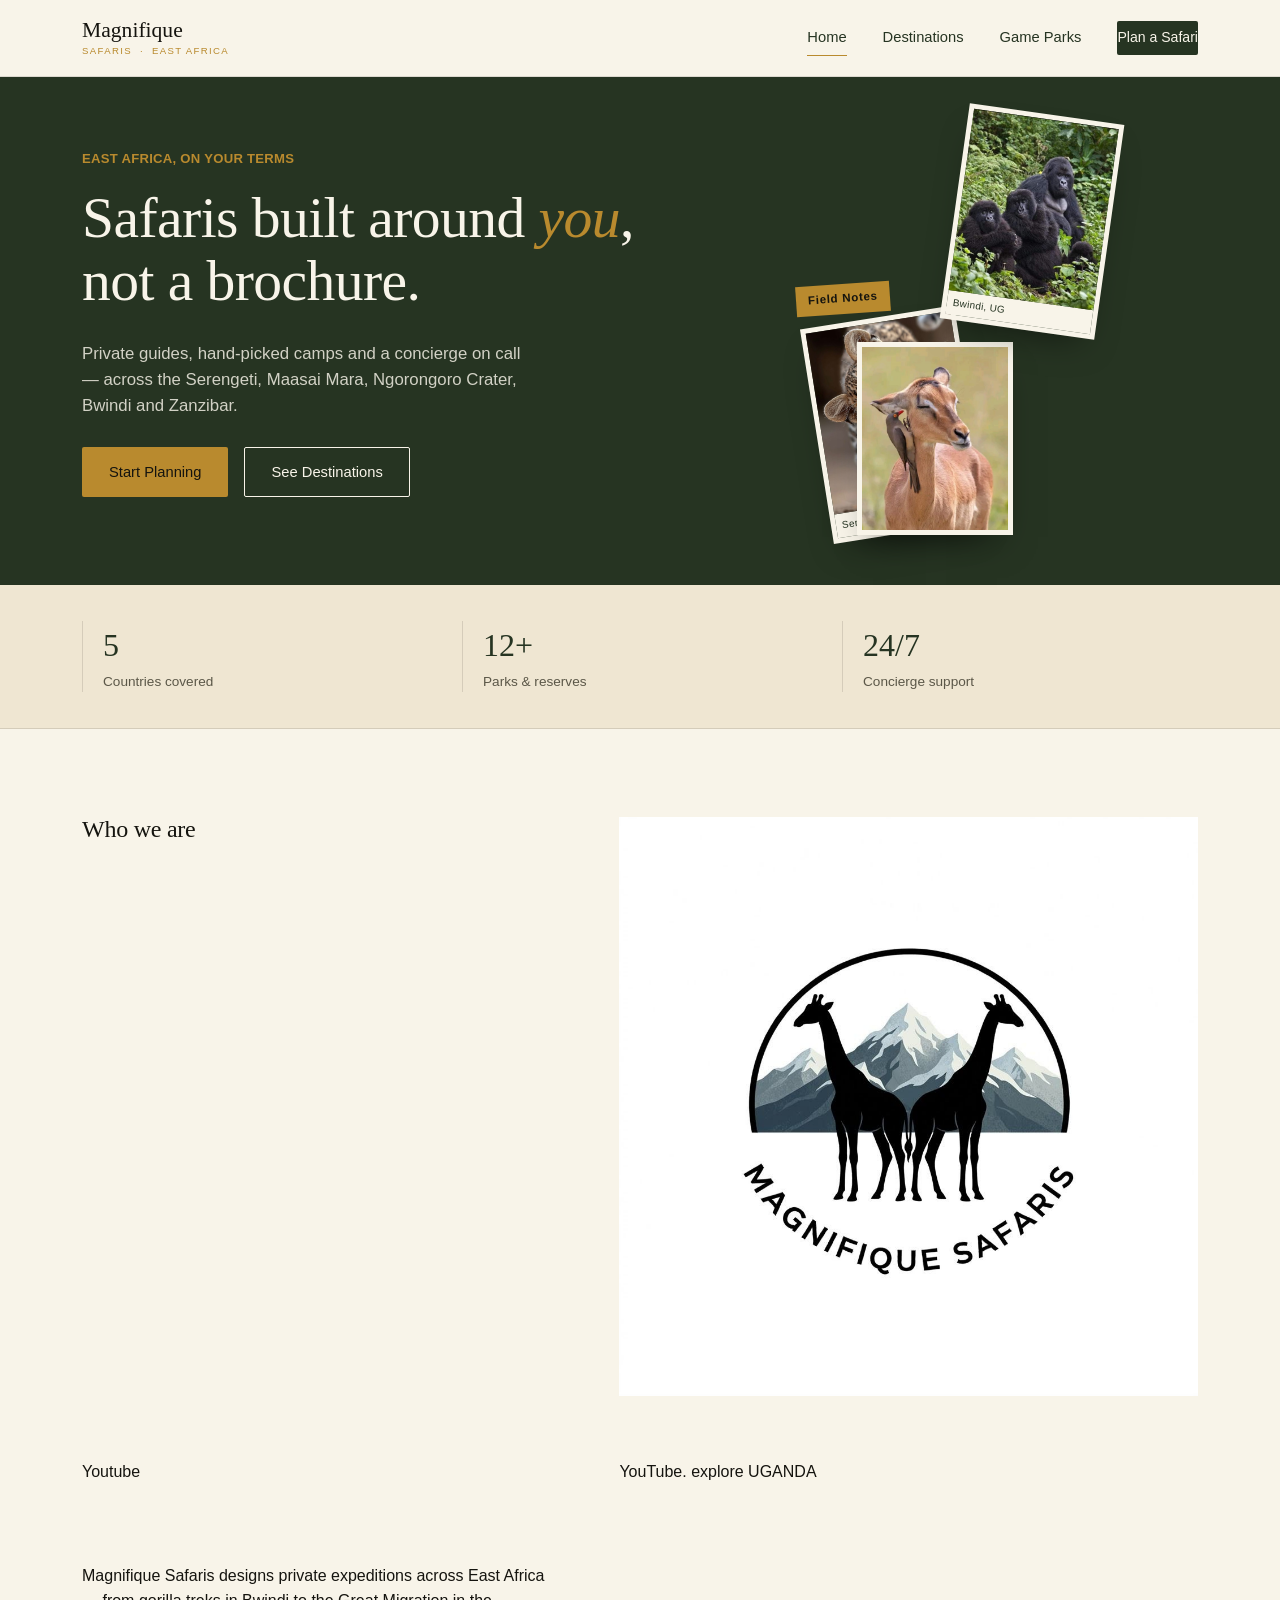
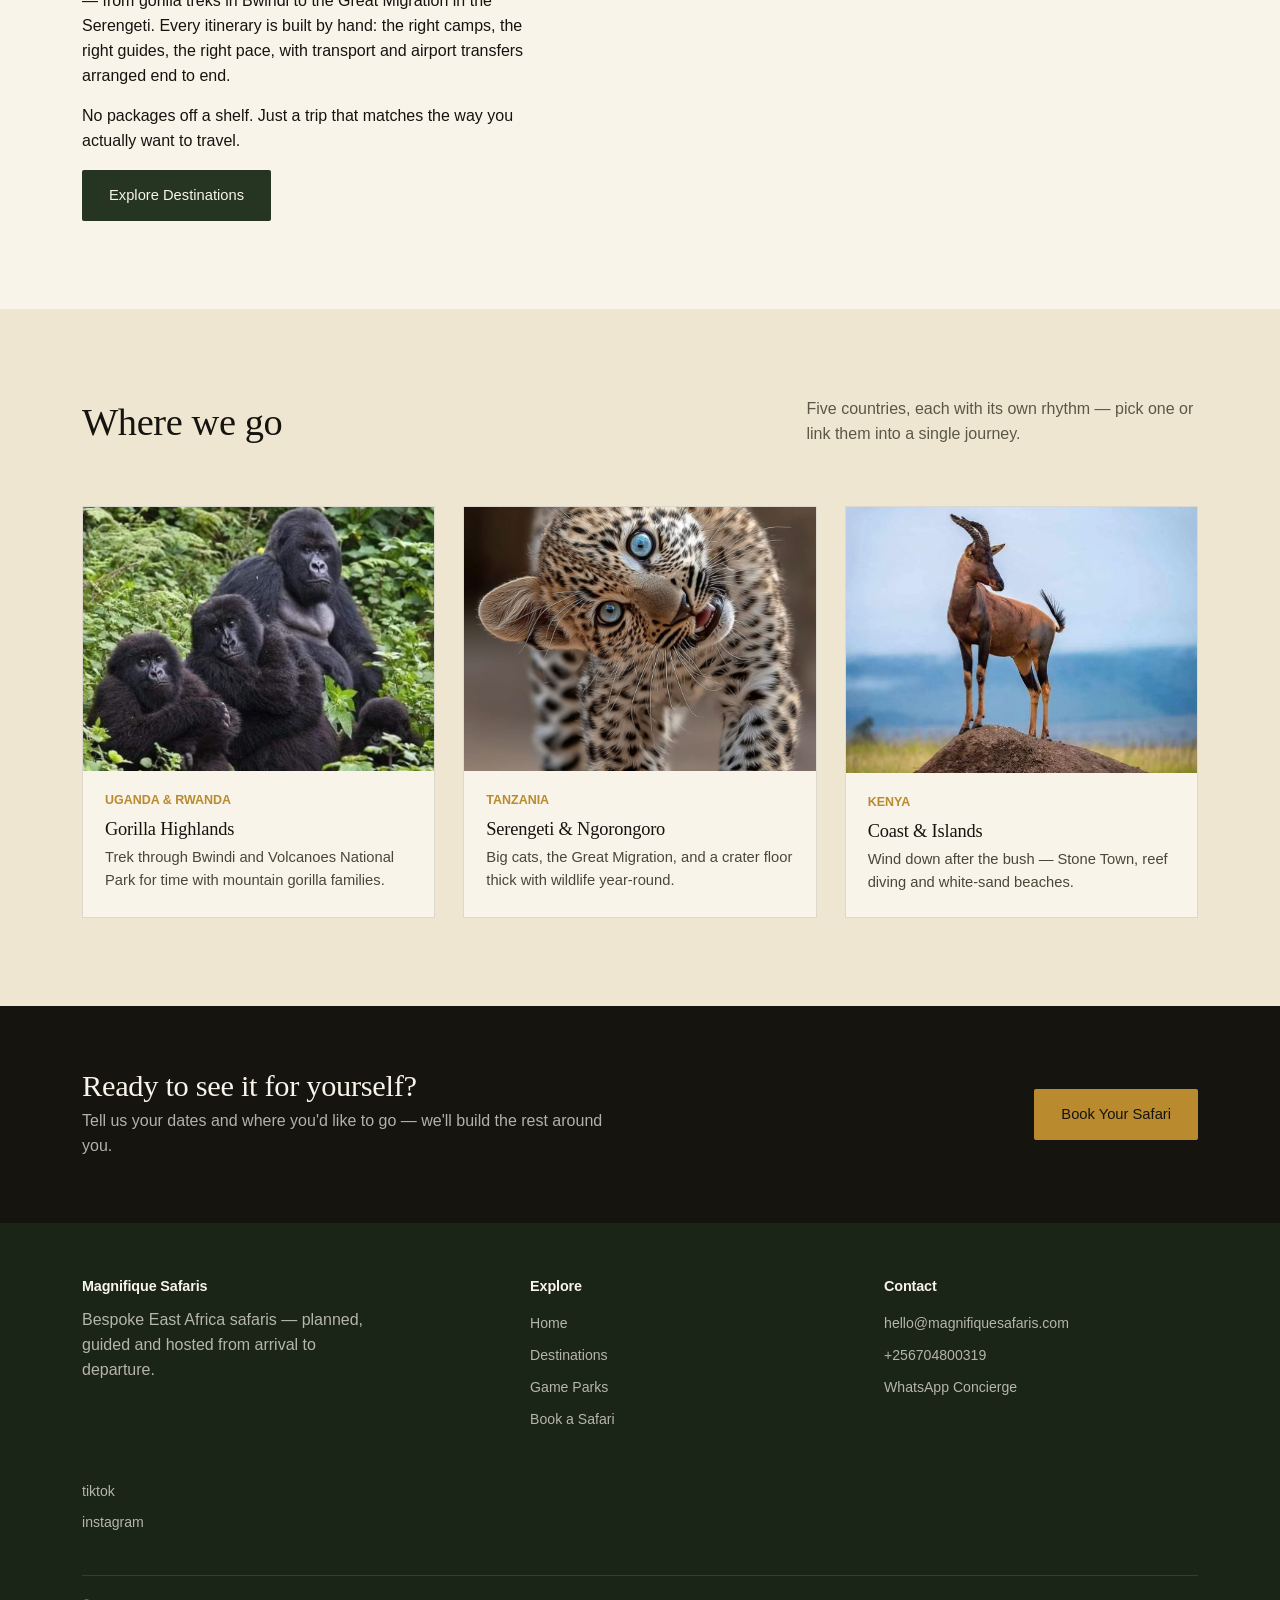
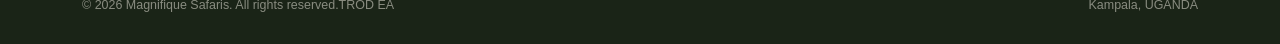
==== commit a7f3320d: "Update index.html" ====
--- a/index.html
+++ b/index.html
@@ -71,7 +71,7 @@
     <p>Youtube</p>
     <div class="social">
       <a href="https://youtube.com/@exploreuganda?si=wXn4msjTW8QjZ8uC">YouTube.</a>
-      <a href=""></a>
+      <a href="https://youtube.com/@exploreuganda?si=NecycDaU_QoWZk6h">explore UGANDA</a>
       <a href=""></a>
     </div>
     <div>
